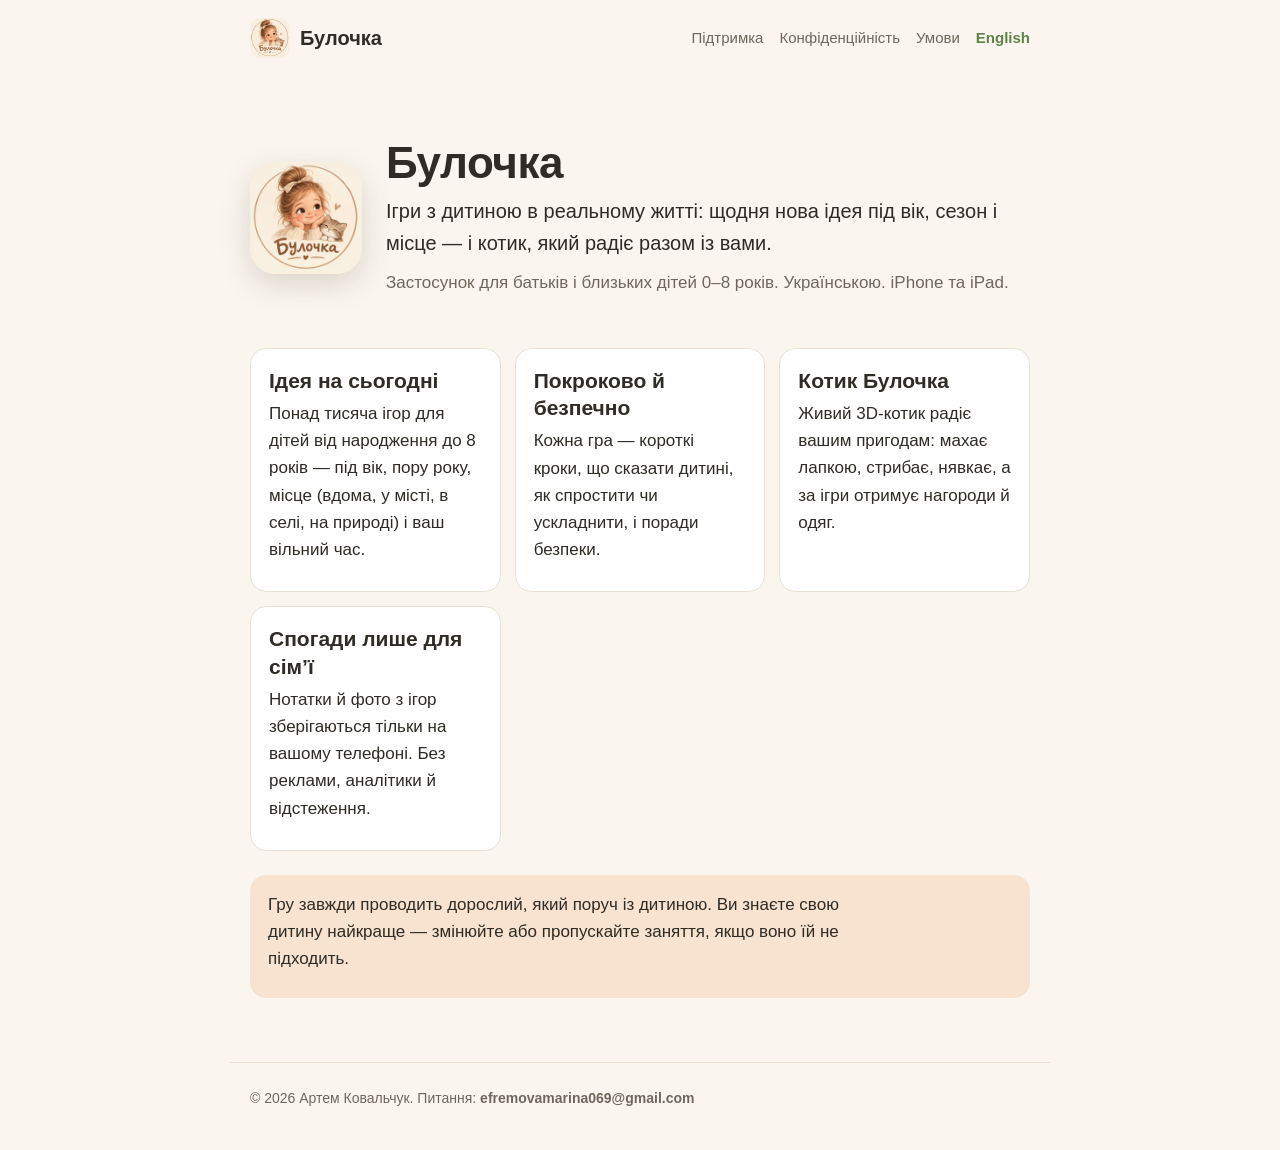
==== index.html @ c1ab3c10 "Сайт «Булочки»: політика конфіденційності, умови, підтримка (uk + en) Co-Authored-By: Claude Opus 5." ====
<!doctype html>
<html lang="uk">
<head>
<meta charset="utf-8">
<meta name="viewport" content="width=device-width, initial-scale=1">
<title>Булочка — ігри з дитиною</title>
<meta name="description" content="Ігри з дитиною в реальному житті">
<link rel="icon" href="./icon.png">
<link rel="stylesheet" href="./style.css">
</head>
<body>
<header class="top">
  <a class="brand" href="./"><img src="./icon.png" alt="" width="40" height="40"><span>Булочка</span></a>
  <nav>
    <a href="./support/">Підтримка</a>
    <a href="./privacy/">Конфіденційність</a>
    <a href="./terms/">Умови</a>
    <a href="./en/" lang="en" class="lang">English</a>
  </nav>
</header>
<main>
<section class="hero">
  <img src="icon.png" alt="" width="112" height="112">
  <div>
    <h1>Булочка</h1>
    <p class="lead">Ігри з дитиною в реальному житті: щодня нова ідея під вік, сезон і місце — і котик, який радіє разом із вами.</p>
    <p class="muted">Застосунок для батьків і близьких дітей 0–8 років. Українською. iPhone та iPad.</p>
  </div>
</section>
<section class="grid">
  <div class="feature"><h2>Ідея на сьогодні</h2><p>Понад тисяча ігор для дітей від народження до 8 років — під вік, пору року, місце (вдома, у місті, в селі, на природі) і ваш вільний час.</p></div>
  <div class="feature"><h2>Покроково й безпечно</h2><p>Кожна гра — короткі кроки, що сказати дитині, як спростити чи ускладнити, і поради безпеки.</p></div>
  <div class="feature"><h2>Котик Булочка</h2><p>Живий 3D-котик радіє вашим пригодам: махає лапкою, стрибає, нявкає, а за ігри отримує нагороди й одяг.</p></div>
  <div class="feature"><h2>Спогади лише для сім’ї</h2><p>Нотатки й фото з ігор зберігаються тільки на вашому телефоні. Без реклами, аналітики й відстеження.</p></div>
</section>
<section class="note">
  <p>Гру завжди проводить дорослий, який поруч із дитиною. Ви знаєте свою дитину найкраще — змінюйте або пропускайте заняття, якщо воно їй не підходить.</p>
</section>
</main>
<footer>© 2026 Артем Ковальчук. Питання: <span class="mail">efremovamarina069@gmail.com</span></footer>
</body>
</html>
---- style.css ----
/* Сайт «Булочки»: ті самі теплі кольори, що в застосунку; системні шрифти (CSP сайту не пускає сторонні). */
:root {
  --bg: #faf6ef;
  --card: #ffffff;
  --ink: #2f2b26;
  --muted: #6f675d;
  --line: #e8e0d3;
  --sage: #5f8247;
  --sage-light: #e3eed9;
  --peach: #f7e3cf;
  color-scheme: light;
}
@media (prefers-color-scheme: dark) {
  :root {
    --bg: #1c1a17;
    --card: #26231f;
    --ink: #eee8de;
    --muted: #a99f92;
    --line: #3a352e;
    --sage: #9cc07f;
    --sage-light: #2c3825;
    --peach: #3b2f24;
    color-scheme: dark;
  }
}
* { box-sizing: border-box; }
body {
  margin: 0;
  background: var(--bg);
  color: var(--ink);
  font: 17px/1.6 -apple-system, "SF Pro Text", "Segoe UI", Roboto, "Helvetica Neue", sans-serif;
}
.top, main, footer { max-width: 820px; margin: 0 auto; padding-left: max(20px, env(safe-area-inset-left)); padding-right: max(20px, env(safe-area-inset-right)); }
.top { display: flex; flex-wrap: wrap; align-items: center; justify-content: space-between; gap: 12px; padding-block: 18px; }
.brand { display: flex; align-items: center; gap: 10px; color: var(--ink); text-decoration: none; font-weight: 700; font-size: 20px; }
.brand img { border-radius: 10px; }
nav { display: flex; flex-wrap: wrap; gap: 6px 16px; font-size: 15px; }
nav a { color: var(--muted); text-decoration: none; }
nav a[aria-current="page"], nav a:hover { color: var(--sage); }
nav .lang { color: var(--sage); font-weight: 600; }
main { padding-block: 12px 48px; }
h1 { font-size: clamp(30px, 6vw, 44px); line-height: 1.15; margin: 8px 0 6px; letter-spacing: -0.01em; }
h2 { font-size: 21px; line-height: 1.3; margin: 0 0 6px; }
p { margin: 0 0 10px; max-width: 66ch; }
.muted { color: var(--muted); }
.lead { font-size: 20px; }
.hero { display: flex; flex-wrap: wrap; gap: 24px; align-items: center; padding-block: 24px; }
.hero img { border-radius: 26px; box-shadow: 0 10px 30px rgba(80, 60, 30, 0.18); }
.hero > div { flex: 1 1 320px; min-width: 0; }
.grid { display: grid; grid-template-columns: repeat(auto-fit, minmax(240px, 1fr)); gap: 14px; margin-block: 12px 24px; }
.feature { background: var(--card); border: 1px solid var(--line); border-radius: 16px; padding: 18px; }
.note, .key { background: var(--peach); border-radius: 16px; padding: 16px 18px; margin-block: 16px; }
section { margin-block: 18px; }
.key h2 { margin-top: 0; }
.contact { background: var(--sage-light); }
.mail { font-weight: 700; user-select: all; overflow-wrap: anywhere; }
.big { font-size: 22px; }
details { background: var(--card); border: 1px solid var(--line); border-radius: 12px; padding: 12px 16px; margin-block: 8px; }
summary { cursor: pointer; font-weight: 600; }
details p { margin-top: 8px; }
footer { padding-block: 24px 40px; color: var(--muted); font-size: 14px; border-top: 1px solid var(--line); }
a:focus-visible, summary:focus-visible { outline: 3px solid var(--sage); outline-offset: 2px; border-radius: 4px; }
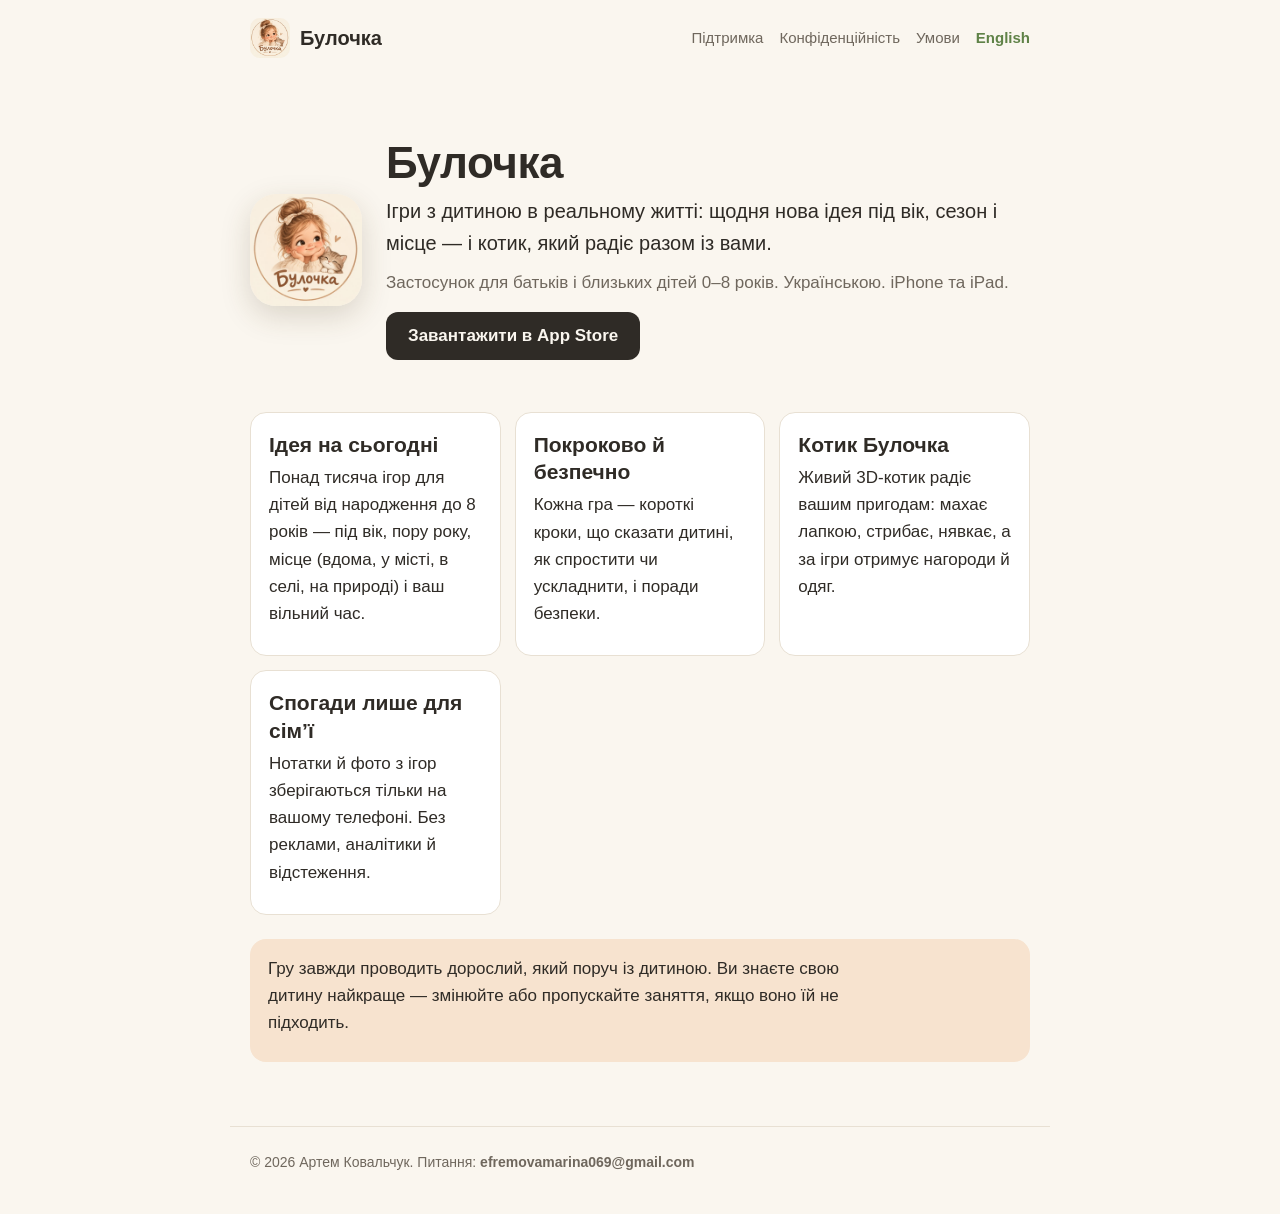
==== commit d0addb89: "Оновлення сайту «Булочки»" ====
--- a/index.html
+++ b/index.html
@@ -25,6 +25,7 @@
     <h1>Булочка</h1>
     <p class="lead">Ігри з дитиною в реальному житті: щодня нова ідея під вік, сезон і місце — і котик, який радіє разом із вами.</p>
     <p class="muted">Застосунок для батьків і близьких дітей 0–8 років. Українською. iPhone та iPad.</p>
+    <p><a class="store" href="https://apps.apple.com/app/id6827044399">Завантажити в App Store</a></p>
   </div>
 </section>
 <section class="grid">
--- a/style.css
+++ b/style.css
@@ -43,6 +43,8 @@
 h2 { font-size: 21px; line-height: 1.3; margin: 0 0 6px; }
 p { margin: 0 0 10px; max-width: 66ch; }
 .muted { color: var(--muted); }
+.store { display: inline-flex; align-items: center; min-height: 48px; padding: 10px 22px; margin-top: 6px; border-radius: 12px; background: var(--ink); color: var(--bg); font-weight: 700; text-decoration: none; }
+.store:hover { opacity: 0.88; }
 .lead { font-size: 20px; }
 .hero { display: flex; flex-wrap: wrap; gap: 24px; align-items: center; padding-block: 24px; }
 .hero img { border-radius: 26px; box-shadow: 0 10px 30px rgba(80, 60, 30, 0.18); }
